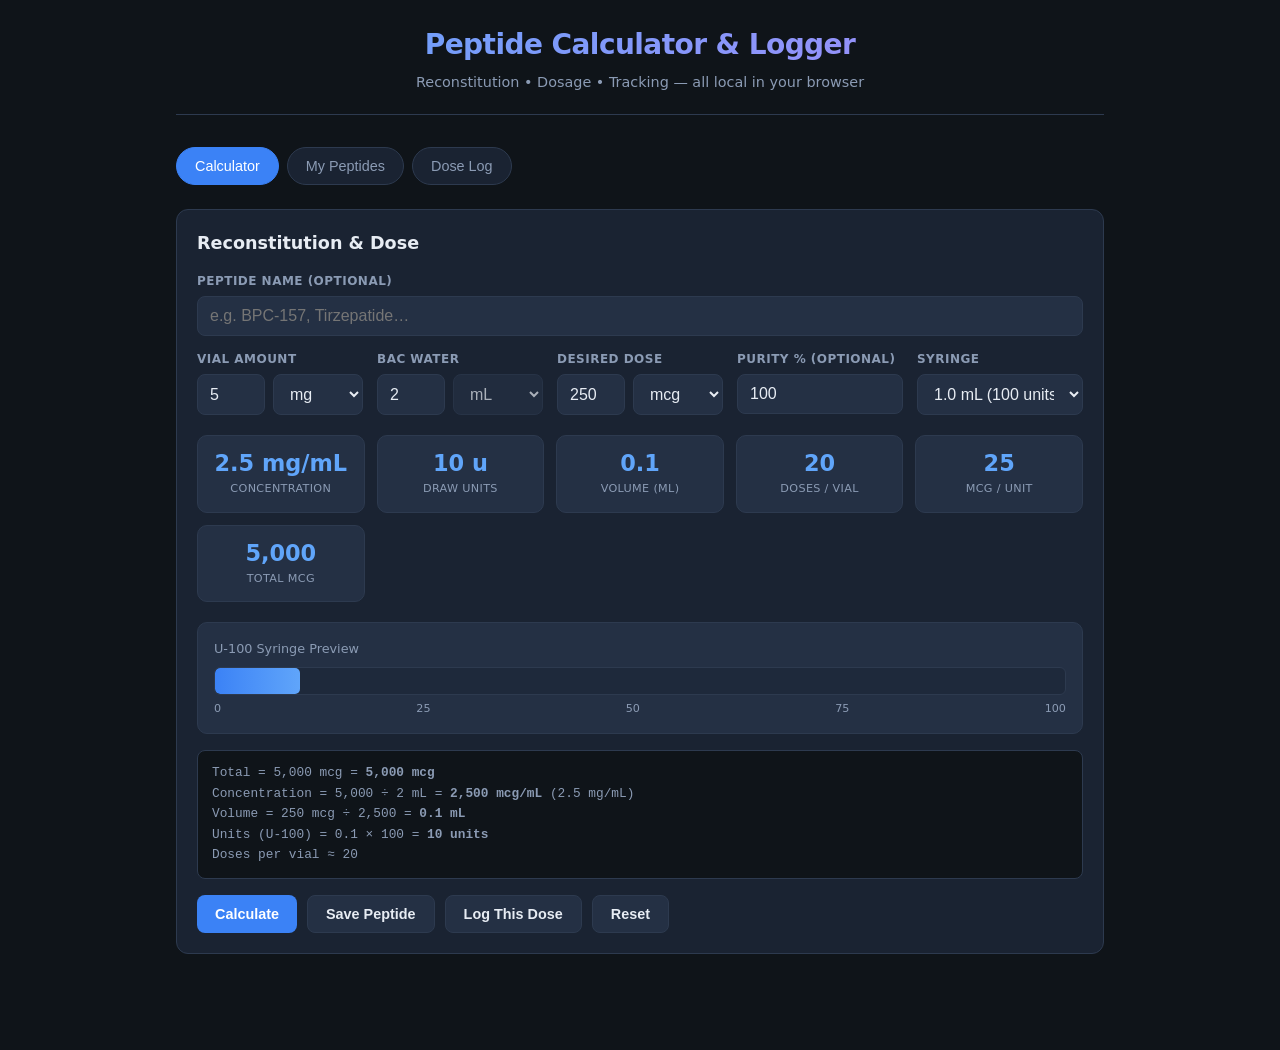
==== peptide_calculator.html @ 59e3f969 "Add files via upload" ====
<!DOCTYPE html>
<html lang="en">
<head>
  <meta charset="UTF-8">
  <meta name="viewport" content="width=device-width, initial-scale=1.0">
  <title>Peptide Calculator & Logger</title>
  <style>
    :root {
      --bg: #0f1419;
      --surface: #1a2332;
      --surface2: #243044;
      --border: #2d3a4f;
      --text: #e7ecf3;
      --text-muted: #8b9bb4;
      --accent: #3b82f6;
      --accent-hover: #2563eb;
      --success: #22c55e;
      --warning: #f59e0b;
      --danger: #ef4444;
      --radius: 12px;
      --font: 'Segoe UI', system-ui, -apple-system, sans-serif;
    }
    * { box-sizing: border-box; margin: 0; padding: 0; }
    body {
      font-family: var(--font);
      background: var(--bg);
      color: var(--text);
      min-height: 100vh;
      line-height: 1.5;
    }
    .container {
      max-width: 960px;
      margin: 0 auto;
      padding: 24px 16px 80px;
    }
    header {
      text-align: center;
      margin-bottom: 32px;
      padding-bottom: 20px;
      border-bottom: 1px solid var(--border);
    }
    header h1 {
      font-size: 1.75rem;
      font-weight: 700;
      letter-spacing: -0.02em;
      background: linear-gradient(135deg, #60a5fa, #a78bfa);
      -webkit-background-clip: text;
      -webkit-text-fill-color: transparent;
      background-clip: text;
    }
    header p {
      color: var(--text-muted);
      font-size: 0.9rem;
      margin-top: 6px;
    }
    .tabs {
      display: flex;
      gap: 8px;
      margin-bottom: 24px;
      flex-wrap: wrap;
    }
    .tab {
      padding: 10px 18px;
      background: var(--surface);
      border: 1px solid var(--border);
      border-radius: 999px;
      color: var(--text-muted);
      cursor: pointer;
      font-size: 0.9rem;
      font-weight: 500;
      transition: all 0.15s;
    }
    .tab:hover { border-color: var(--accent); color: var(--text); }
    .tab.active {
      background: var(--accent);
      border-color: var(--accent);
      color: white;
    }
    .panel { display: none; }
    .panel.active { display: block; }
    .card {
      background: var(--surface);
      border: 1px solid var(--border);
      border-radius: var(--radius);
      padding: 20px;
      margin-bottom: 16px;
    }
    .card h2 {
      font-size: 1.1rem;
      margin-bottom: 16px;
      font-weight: 600;
    }
    .grid {
      display: grid;
      grid-template-columns: repeat(auto-fit, minmax(140px, 1fr));
      gap: 14px;
    }
    .field {
      display: flex;
      flex-direction: column;
      gap: 6px;
    }
    .field label {
      font-size: 0.75rem;
      text-transform: uppercase;
      letter-spacing: 0.04em;
      color: var(--text-muted);
      font-weight: 600;
    }
    .field input, .field select, .field textarea {
      background: var(--surface2);
      border: 1px solid var(--border);
      border-radius: 8px;
      padding: 10px 12px;
      color: var(--text);
      font-size: 1rem;
      width: 100%;
      outline: none;
      transition: border-color 0.15s;
    }
    .field input:focus, .field select:focus, .field textarea:focus {
      border-color: var(--accent);
    }
    .unit-row {
      display: flex;
      gap: 8px;
    }
    .unit-row input { flex: 1; }
    .unit-row select { width: 90px; flex-shrink: 0; }
    .btn {
      display: inline-flex;
      align-items: center;
      justify-content: center;
      gap: 6px;
      padding: 10px 18px;
      border-radius: 8px;
      border: none;
      font-size: 0.9rem;
      font-weight: 600;
      cursor: pointer;
      transition: all 0.15s;
    }
    .btn-primary {
      background: var(--accent);
      color: white;
    }
    .btn-primary:hover { background: var(--accent-hover); }
    .btn-secondary {
      background: var(--surface2);
      color: var(--text);
      border: 1px solid var(--border);
    }
    .btn-secondary:hover { border-color: var(--accent); }
    .btn-danger {
      background: transparent;
      color: var(--danger);
      border: 1px solid var(--danger);
    }
    .btn-danger:hover { background: var(--danger); color: white; }
    .btn-sm { padding: 6px 12px; font-size: 0.8rem; }
    .results {
      display: grid;
      grid-template-columns: repeat(auto-fit, minmax(140px, 1fr));
      gap: 12px;
      margin-top: 20px;
    }
    .result-box {
      background: var(--surface2);
      border-radius: 10px;
      padding: 14px;
      text-align: center;
      border: 1px solid var(--border);
    }
    .result-box .value {
      font-size: 1.4rem;
      font-weight: 700;
      color: #60a5fa;
      line-height: 1.2;
    }
    .result-box .label {
      font-size: 0.7rem;
      color: var(--text-muted);
      text-transform: uppercase;
      letter-spacing: 0.03em;
      margin-top: 4px;
    }
    .syringe-visual {
      margin-top: 20px;
      background: var(--surface2);
      border-radius: 10px;
      padding: 16px;
      border: 1px solid var(--border);
    }
    .syringe-bar {
      height: 28px;
      background: #1e293b;
      border-radius: 6px;
      position: relative;
      overflow: hidden;
      border: 1px solid var(--border);
    }
    .syringe-fill {
      height: 100%;
      background: linear-gradient(90deg, #3b82f6, #60a5fa);
      border-radius: 5px;
      transition: width 0.3s ease;
      max-width: 100%;
    }
    .syringe-marks {
      display: flex;
      justify-content: space-between;
      margin-top: 6px;
      font-size: 0.7rem;
      color: var(--text-muted);
    }
    .actions {
      display: flex;
      gap: 10px;
      flex-wrap: wrap;
      margin-top: 16px;
    }
    table {
      width: 100%;
      border-collapse: collapse;
      font-size: 0.9rem;
    }
    th, td {
      padding: 10px 12px;
      text-align: left;
      border-bottom: 1px solid var(--border);
    }
    th {
      color: var(--text-muted);
      font-weight: 600;
      font-size: 0.75rem;
      text-transform: uppercase;
      letter-spacing: 0.03em;
    }
    tr:hover td { background: rgba(59, 130, 246, 0.05); }
    .empty {
      text-align: center;
      color: var(--text-muted);
      padding: 32px 16px;
      font-size: 0.95rem;
    }
    .peptide-list {
      display: flex;
      flex-direction: column;
      gap: 10px;
    }
    .peptide-item {
      display: flex;
      justify-content: space-between;
      align-items: center;
      background: var(--surface2);
      border: 1px solid var(--border);
      border-radius: 10px;
      padding: 14px 16px;
      gap: 12px;
      flex-wrap: wrap;
    }
    .peptide-item .info h3 {
      font-size: 1rem;
      font-weight: 600;
    }
    .peptide-item .info p {
      font-size: 0.8rem;
      color: var(--text-muted);
      margin-top: 2px;
    }
    .peptide-item .btns {
      display: flex;
      gap: 8px;
    }
    .toast {
      position: fixed;
      bottom: 24px;
      left: 50%;
      transform: translateX(-50%) translateY(100px);
      background: var(--surface2);
      border: 1px solid var(--accent);
      color: var(--text);
      padding: 12px 20px;
      border-radius: 10px;
      font-size: 0.9rem;
      opacity: 0;
      transition: all 0.3s;
      z-index: 100;
      pointer-events: none;
    }
    .toast.show {
      transform: translateX(-50%) translateY(0);
      opacity: 1;
    }
    .math-box {
      margin-top: 16px;
      background: var(--bg);
      border-radius: 8px;
      padding: 12px 14px;
      font-family: ui-monospace, monospace;
      font-size: 0.8rem;
      color: var(--text-muted);
      line-height: 1.6;
      border: 1px solid var(--border);
    }
    @media (max-width: 600px) {
      .grid { grid-template-columns: 1fr 1fr; }
      .results { grid-template-columns: 1fr 1fr; }
    }
  </style>
</head>
<body>
  <div class="container">
    <header>
      <h1>Peptide Calculator & Logger</h1>
      <p>Reconstitution • Dosage • Tracking — all local in your browser</p>
    </header>

    <div class="tabs">
      <button class="tab active" data-tab="calc">Calculator</button>
      <button class="tab" data-tab="peptides">My Peptides</button>
      <button class="tab" data-tab="log">Dose Log</button>
    </div>

    <!-- CALCULATOR PANEL -->
    <div id="calc" class="panel active">
      <div class="card">
        <h2>Reconstitution & Dose</h2>
        <div class="grid">
          <div class="field" style="grid-column: 1 / -1;">
            <label>Peptide Name (optional)</label>
            <input type="text" id="peptideName" placeholder="e.g. BPC-157, Tirzepatide…">
          </div>
          <div class="field">
            <label>Vial Amount</label>
            <div class="unit-row">
              <input type="number" id="vialAmount" value="5" min="0" step="any">
              <select id="vialUnit">
                <option value="mg">mg</option>
                <option value="mcg">mcg</option>
              </select>
            </div>
          </div>
          <div class="field">
            <label>BAC Water</label>
            <div class="unit-row">
              <input type="number" id="waterMl" value="2" min="0" step="any">
              <select disabled><option>mL</option></select>
            </div>
          </div>
          <div class="field">
            <label>Desired Dose</label>
            <div class="unit-row">
              <input type="number" id="doseAmount" value="250" min="0" step="any">
              <select id="doseUnit">
                <option value="mcg">mcg</option>
                <option value="mg">mg</option>
              </select>
            </div>
          </div>
          <div class="field">
            <label>Purity % (optional)</label>
            <input type="number" id="purity" value="100" min="1" max="100" step="0.1">
          </div>
          <div class="field">
            <label>Syringe</label>
            <select id="syringe">
              <option value="100">1.0 mL (100 units)</option>
              <option value="50">0.5 mL (50 units)</option>
              <option value="30">0.3 mL (30 units)</option>
            </select>
          </div>
        </div>

        <div class="results" id="results">
          <div class="result-box">
            <div class="value" id="resConc">—</div>
            <div class="label">Concentration</div>
          </div>
          <div class="result-box">
            <div class="value" id="resUnits">—</div>
            <div class="label">Draw Units</div>
          </div>
          <div class="result-box">
            <div class="value" id="resVol">—</div>
            <div class="label">Volume (mL)</div>
          </div>
          <div class="result-box">
            <div class="value" id="resDoses">—</div>
            <div class="label">Doses / Vial</div>
          </div>
          <div class="result-box">
            <div class="value" id="resPerUnit">—</div>
            <div class="label">mcg / Unit</div>
          </div>
          <div class="result-box">
            <div class="value" id="resTotal">—</div>
            <div class="label">Total mcg</div>
          </div>
        </div>

        <div class="syringe-visual">
          <div style="font-size:0.8rem;color:var(--text-muted);margin-bottom:8px;">U-100 Syringe Preview</div>
          <div class="syringe-bar">
            <div class="syringe-fill" id="syringeFill" style="width:0%"></div>
          </div>
          <div class="syringe-marks">
            <span>0</span><span>25</span><span>50</span><span>75</span><span>100</span>
          </div>
        </div>

        <div class="math-box" id="mathBox">Enter values to see the math.</div>

        <div class="actions">
          <button class="btn btn-primary" onclick="calculate()">Calculate</button>
          <button class="btn btn-secondary" onclick="saveCurrentPeptide()">Save Peptide</button>
          <button class="btn btn-secondary" onclick="logCurrentDose()">Log This Dose</button>
          <button class="btn btn-secondary" onclick="resetCalc()">Reset</button>
        </div>
      </div>
    </div>

    <!-- MY PEPTIDES PANEL -->
    <div id="peptides" class="panel">
      <div class="card">
        <h2>Saved Peptides</h2>
        <div id="peptideList" class="peptide-list">
          <div class="empty">No saved peptides yet. Calculate one and hit “Save Peptide”.</div>
        </div>
      </div>
    </div>

    <!-- DOSE LOG PANEL -->
    <div id="log" class="panel">
      <div class="card">
        <h2>Log a Dose</h2>
        <div class="grid">
          <div class="field">
            <label>Peptide</label>
            <select id="logPeptideSelect">
              <option value="">— Custom / Manual —</option>
            </select>
          </div>
          <div class="field">
            <label>Name (if custom)</label>
            <input type="text" id="logName" placeholder="Peptide name">
          </div>
          <div class="field">
            <label>Dose</label>
            <div class="unit-row">
              <input type="number" id="logDose" value="250" min="0" step="any">
              <select id="logDoseUnit">
                <option value="mcg">mcg</option>
                <option value="mg">mg</option>
              </select>
            </div>
          </div>
          <div class="field">
            <label>Units Drawn</label>
            <input type="number" id="logUnits" min="0" step="any" placeholder="optional">
          </div>
          <div class="field">
            <label>Date & Time</label>
            <input type="datetime-local" id="logDate">
          </div>
          <div class="field" style="grid-column: 1 / -1;">
            <label>Notes</label>
            <textarea id="logNotes" rows="2" placeholder="Optional notes…"></textarea>
          </div>
        </div>
        <div class="actions">
          <button class="btn btn-primary" onclick="addLogEntry()">Add to Log</button>
        </div>
      </div>

      <div class="card">
        <div style="display:flex;justify-content:space-between;align-items:center;margin-bottom:16px;flex-wrap:wrap;gap:10px;">
          <h2 style="margin:0;">History</h2>
          <div style="display:flex;gap:8px;">
            <button class="btn btn-secondary btn-sm" onclick="exportLog()">Export CSV</button>
            <button class="btn btn-danger btn-sm" onclick="clearLog()">Clear Log</button>
          </div>
        </div>
        <div style="overflow-x:auto;">
          <table>
            <thead>
              <tr>
                <th>Date</th>
                <th>Peptide</th>
                <th>Dose</th>
                <th>Units</th>
                <th>Notes</th>
                <th></th>
              </tr>
            </thead>
            <tbody id="logTableBody">
              <tr><td colspan="6" class="empty">No doses logged yet.</td></tr>
            </tbody>
          </table>
        </div>
      </div>
    </div>
  </div>

  <div class="toast" id="toast"></div>

  <script>
    // ========== State ==========
    let peptides = JSON.parse(localStorage.getItem('peptide_calc_peptides') || '[]');
    let logEntries = JSON.parse(localStorage.getItem('peptide_calc_log') || '[]');

    // ========== Tabs ==========
    document.querySelectorAll('.tab').forEach(tab => {
      tab.addEventListener('click', () => {
        document.querySelectorAll('.tab').forEach(t => t.classList.remove('active'));
        document.querySelectorAll('.panel').forEach(p => p.classList.remove('active'));
        tab.classList.add('active');
        document.getElementById(tab.dataset.tab).classList.add('active');
        if (tab.dataset.tab === 'peptides') renderPeptides();
        if (tab.dataset.tab === 'log') {
          renderLogSelect();
          renderLog();
        }
      });
    });

    // ========== Helpers ==========
    function toMcg(amount, unit) {
      return unit === 'mg' ? amount * 1000 : amount;
    }
    function showToast(msg) {
      const t = document.getElementById('toast');
      t.textContent = msg;
      t.classList.add('show');
      setTimeout(() => t.classList.remove('show'), 2200);
    }
    function saveState() {
      localStorage.setItem('peptide_calc_peptides', JSON.stringify(peptides));
      localStorage.setItem('peptide_calc_log', JSON.stringify(logEntries));
    }
    function fmt(n, d = 2) {
      if (n == null || isNaN(n)) return '—';
      return Number(n).toLocaleString(undefined, { maximumFractionDigits: d });
    }

    // ========== Calculate ==========
    function calculate() {
      const vialAmt = parseFloat(document.getElementById('vialAmount').value) || 0;
      const vialUnit = document.getElementById('vialUnit').value;
      const water = parseFloat(document.getElementById('waterMl').value) || 0;
      const doseAmt = parseFloat(document.getElementById('doseAmount').value) || 0;
      const doseUnit = document.getElementById('doseUnit').value;
      const purity = parseFloat(document.getElementById('purity').value) || 100;
      const syringeMax = parseInt(document.getElementById('syringe').value) || 100;

      if (vialAmt <= 0 || water <= 0 || doseAmt <= 0) {
        document.getElementById('resConc').textContent = '—';
        document.getElementById('resUnits').textContent = '—';
        document.getElementById('resVol').textContent = '—';
        document.getElementById('resDoses').textContent = '—';
        document.getElementById('resPerUnit').textContent = '—';
        document.getElementById('resTotal').textContent = '—';
        document.getElementById('syringeFill').style.width = '0%';
        document.getElementById('mathBox').textContent = 'Enter positive values for vial, water, and dose.';
        return;
      }

      const totalMcg = toMcg(vialAmt, vialUnit) * (purity / 100);
      const doseMcg = toMcg(doseAmt, doseUnit);
      const concMcgMl = totalMcg / water;
      const concMgMl = concMcgMl / 1000;
      const volMl = doseMcg / concMcgMl;
      const units = volMl * 100;
      const doses = Math.floor(totalMcg / doseMcg);
      const mcgPerUnit = concMcgMl / 100;

      document.getElementById('resConc').textContent = fmt(concMgMl, 3) + ' mg/mL';
      document.getElementById('resUnits').textContent = fmt(units, 1) + ' u';
      document.getElementById('resVol').textContent = fmt(volMl, 4);
      document.getElementById('resDoses').textContent = doses;
      document.getElementById('resPerUnit').textContent = fmt(mcgPerUnit, 2);
      document.getElementById('resTotal').textContent = fmt(totalMcg, 0);

      // Syringe fill (capped at 100%)
      const fillPct = Math.min((units / 100) * 100, 100);
      document.getElementById('syringeFill').style.width = fillPct + '%';

      // Math explanation
      const purityNote = purity !== 100 ? ` × ${purity}% purity` : '';
      document.getElementById('mathBox').innerHTML =
        `Total = ${fmt(toMcg(vialAmt, vialUnit),0)} mcg${purityNote} = <b>${fmt(totalMcg,0)} mcg</b><br>` +
        `Concentration = ${fmt(totalMcg,0)} ÷ ${water} mL = <b>${fmt(concMcgMl,1)} mcg/mL</b> (${fmt(concMgMl,3)} mg/mL)<br>` +
        `Volume = ${fmt(doseMcg,0)} mcg ÷ ${fmt(concMcgMl,1)} = <b>${fmt(volMl,4)} mL</b><br>` +
        `Units (U-100) = ${fmt(volMl,4)} × 100 = <b>${fmt(units,1)} units</b><br>` +
        `Doses per vial ≈ ${doses}` +
        (units > syringeMax ? `<br><span style="color:var(--warning)">⚠ Exceeds ${syringeMax}-unit syringe capacity</span>` : '') +
        (units < 2 ? `<br><span style="color:var(--warning)">⚠ Very small draw — consider more water for easier measurement</span>` : '');
    }

    // Live calc on input
    ['vialAmount','vialUnit','waterMl','doseAmount','doseUnit','purity','syringe'].forEach(id => {
      document.getElementById(id).addEventListener('input', calculate);
      document.getElementById(id).addEventListener('change', calculate);
    });

    function resetCalc() {
      document.getElementById('peptideName').value = '';
      document.getElementById('vialAmount').value = 5;
      document.getElementById('vialUnit').value = 'mg';
      document.getElementById('waterMl').value = 2;
      document.getElementById('doseAmount').value = 250;
      document.getElementById('doseUnit').value = 'mcg';
      document.getElementById('purity').value = 100;
      document.getElementById('syringe').value = 100;
      calculate();
    }

    // ========== Save Peptide ==========
    function saveCurrentPeptide() {
      const name = document.getElementById('peptideName').value.trim() || 'Unnamed Peptide';
      const entry = {
        id: Date.now(),
        name,
        vialAmount: parseFloat(document.getElementById('vialAmount').value),
        vialUnit: document.getElementById('vialUnit').value,
        waterMl: parseFloat(document.getElementById('waterMl').value),
        doseAmount: parseFloat(document.getElementById('doseAmount').value),
        doseUnit: document.getElementById('doseUnit').value,
        purity: parseFloat(document.getElementById('purity').value) || 100,
        syringe: document.getElementById('syringe').value
      };
      peptides.push(entry);
      saveState();
      showToast(`Saved “${name}”`);
      renderPeptides();
    }

    function loadPeptide(id) {
      const p = peptides.find(x => x.id === id);
      if (!p) return;
      document.getElementById('peptideName').value = p.name;
      document.getElementById('vialAmount').value = p.vialAmount;
      document.getElementById('vialUnit').value = p.vialUnit;
      document.getElementById('waterMl').value = p.waterMl;
      document.getElementById('doseAmount').value = p.doseAmount;
      document.getElementById('doseUnit').value = p.doseUnit;
      document.getElementById('purity').value = p.purity;
      document.getElementById('syringe').value = p.syringe;
      calculate();
      // switch to calc tab
      document.querySelector('[data-tab="calc"]').click();
      showToast(`Loaded “${p.name}”`);
    }

    function deletePeptide(id) {
      peptides = peptides.filter(x => x.id !== id);
      saveState();
      renderPeptides();
      showToast('Peptide deleted');
    }

    function renderPeptides() {
      const el = document.getElementById('peptideList');
      if (!peptides.length) {
        el.innerHTML = '<div class="empty">No saved peptides yet. Calculate one and hit “Save Peptide”.</div>';
        return;
      }
      el.innerHTML = peptides.map(p => `
        <div class="peptide-item">
          <div class="info">
            <h3>${escapeHtml(p.name)}</h3>
            <p>${p.vialAmount} ${p.vialUnit} + ${p.waterMl} mL → dose ${p.doseAmount} ${p.doseUnit}${p.purity !== 100 ? ` · ${p.purity}%` : ''}</p>
          </div>
          <div class="btns">
            <button class="btn btn-primary btn-sm" onclick="loadPeptide(${p.id})">Load</button>
            <button class="btn btn-danger btn-sm" onclick="deletePeptide(${p.id})">Delete</button>
          </div>
        </div>
      `).join('');
    }

    // ========== Log ==========
    function renderLogSelect() {
      const sel = document.getElementById('logPeptideSelect');
      const current = sel.value;
      sel.innerHTML = '<option value="">— Custom / Manual —</option>' +
        peptides.map(p => `<option value="${p.id}">${escapeHtml(p.name)}</option>`).join('');
      sel.value = current;
    }

    document.getElementById('logPeptideSelect').addEventListener('change', function() {
      const id = this.value;
      if (!id) return;
      const p = peptides.find(x => x.id == id);
      if (p) {
        document.getElementById('logName').value = p.name;
        document.getElementById('logDose').value = p.doseAmount;
        document.getElementById('logDoseUnit').value = p.doseUnit;
        // prefill units from current calc if matching
        calculate();
        const unitsText = document.getElementById('resUnits').textContent;
        const match = unitsText.match(/([\d.]+)/);
        if (match) document.getElementById('logUnits').value = match[1];
      }
    });

    function addLogEntry() {
      const name = document.getElementById('logName').value.trim() || 'Unknown';
      const doseAmt = parseFloat(document.getElementById('logDose').value) || 0;
      const doseUnit = document.getElementById('logDoseUnit').value;
      const units = document.getElementById('logUnits').value;
      const dateVal = document.getElementById('logDate').value;
      const notes = document.getElementById('logNotes').value.trim();

      if (!doseAmt) {
        showToast('Enter a dose amount');
        return;
      }

      const entry = {
        id: Date.now(),
        name,
        dose: doseAmt,
        doseUnit,
        units: units ? parseFloat(units) : null,
        date: dateVal ? new Date(dateVal).toISOString() : new Date().toISOString(),
        notes
      };
      logEntries.unshift(entry);
      saveState();
      renderLog();
      document.getElementById('logNotes').value = '';
      showToast('Dose logged');
    }

    function deleteLogEntry(id) {
      logEntries = logEntries.filter(x => x.id !== id);
      saveState();
      renderLog();
      showToast('Entry removed');
    }

    function renderLog() {
      const tbody = document.getElementById('logTableBody');
      if (!logEntries.length) {
        tbody.innerHTML = '<tr><td colspan="6" class="empty">No doses logged yet.</td></tr>';
        return;
      }
      tbody.innerHTML = logEntries.map(e => {
        const d = new Date(e.date);
        const dateStr = d.toLocaleString(undefined, { dateStyle: 'medium', timeStyle: 'short' });
        return `<tr>
          <td>${dateStr}</td>
          <td>${escapeHtml(e.name)}</td>
          <td>${fmt(e.dose, 2)} ${e.doseUnit}</td>
          <td>${e.units != null ? fmt(e.units, 1) : '—'}</td>
          <td>${escapeHtml(e.notes || '')}</td>
          <td><button class="btn btn-danger btn-sm" onclick="deleteLogEntry(${e.id})">×</button></td>
        </tr>`;
      }).join('');
    }

    function clearLog() {
      if (!confirm('Clear entire dose log? This cannot be undone.')) return;
      logEntries = [];
      saveState();
      renderLog();
      showToast('Log cleared');
    }

    function exportLog() {
      if (!logEntries.length) {
        showToast('Nothing to export');
        return;
      }
      const header = 'Date,Peptide,Dose,Unit,Units Drawn,Notes\n';
      const rows = logEntries.map(e => {
        const d = new Date(e.date).toISOString();
        return `"${d}","${e.name.replace(/"/g,'""')}",${e.dose},${e.doseUnit},${e.units ?? ''},"${(e.notes||'').replace(/"/g,'""')}"`;
      }).join('\n');
      const blob = new Blob([header + rows], { type: 'text/csv' });
      const url = URL.createObjectURL(blob);
      const a = document.createElement('a');
      a.href = url;
      a.download = `peptide_log_${new Date().toISOString().slice(0,10)}.csv`;
      a.click();
      URL.revokeObjectURL(url);
      showToast('CSV downloaded');
    }

    function logCurrentDose() {
      const name = document.getElementById('peptideName').value.trim() || 'Unnamed';
      const doseAmt = parseFloat(document.getElementById('doseAmount').value) || 0;
      const doseUnit = document.getElementById('doseUnit').value;
      const unitsText = document.getElementById('resUnits').textContent;
      const match = unitsText.match(/([\d.]+)/);
      const units = match ? parseFloat(match[1]) : null;

      // switch to log and prefill
      document.querySelector('[data-tab="log"]').click();
      document.getElementById('logName').value = name;
      document.getElementById('logDose').value = doseAmt;
      document.getElementById('logDoseUnit').value = doseUnit;
      if (units != null) document.getElementById('logUnits').value = units;
      document.getElementById('logDate').value = new Date().toISOString().slice(0,16);
      showToast('Prefills ready — hit Add to Log');
    }

    function escapeHtml(str) {
      return String(str).replace(/&/g,'&amp;').replace(/</g,'&lt;').replace(/>/g,'&gt;').replace(/"/g,'&quot;');
    }

    // Init
    document.getElementById('logDate').value = new Date().toISOString().slice(0,16);
    calculate();
    renderPeptides();
  </script>
</body>
</html>
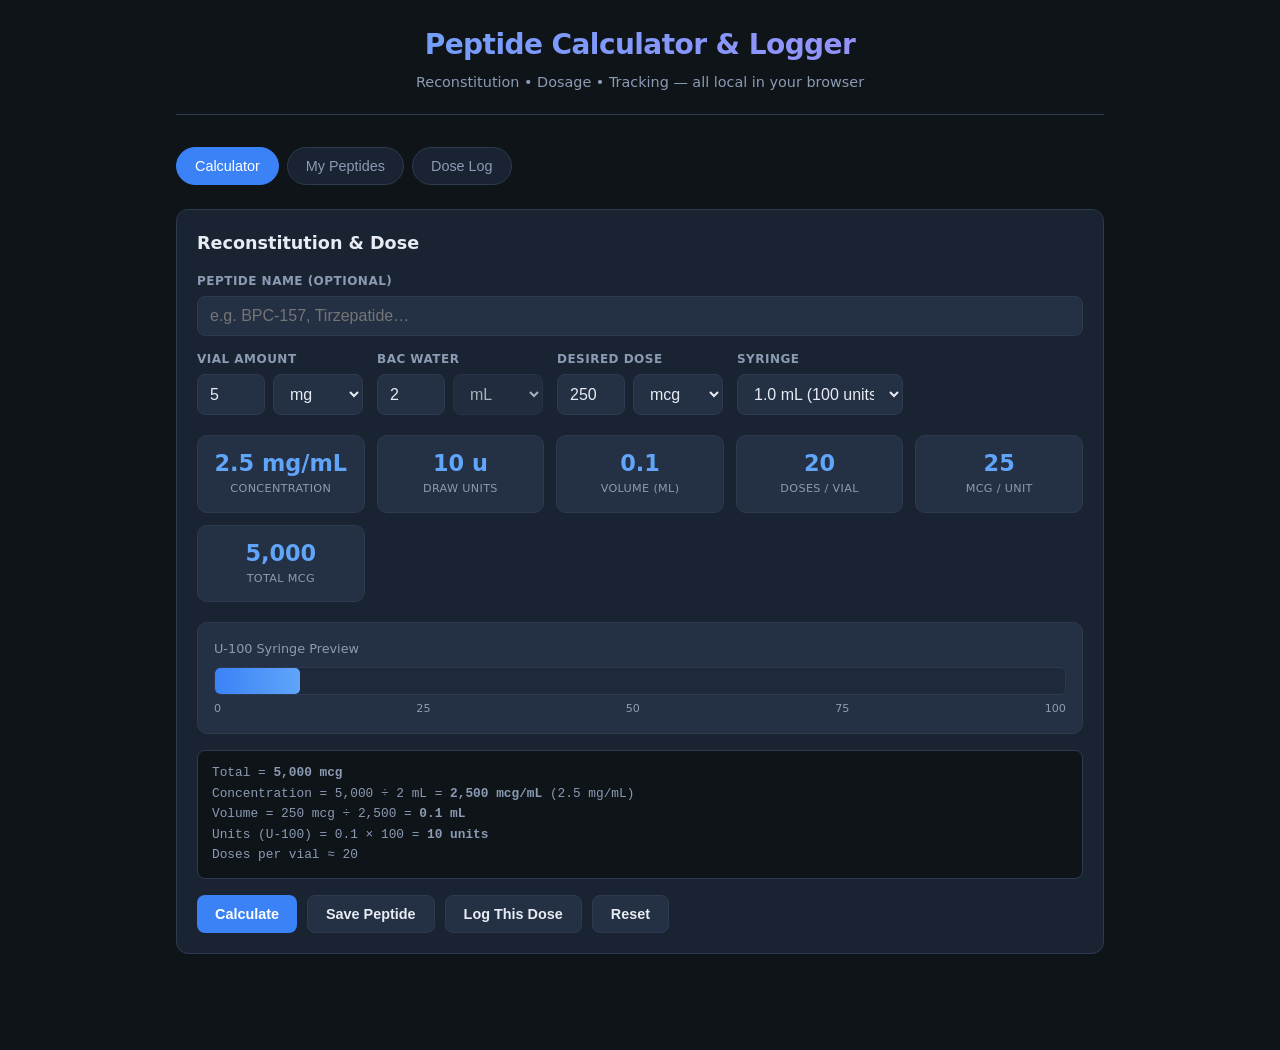
==== commit df7a5c58: "Add files via upload" ====
--- a/peptide_calculator.html
+++ b/peptide_calculator.html
@@ -2,8 +2,18 @@
 <html lang="en">
 <head>
   <meta charset="UTF-8">
-  <meta name="viewport" content="width=device-width, initial-scale=1.0">
+  <meta name="viewport" content="width=device-width, initial-scale=1.0, viewport-fit=cover, maximum-scale=1">
   <title>Peptide Calculator & Logger</title>
+
+  <meta name="apple-mobile-web-app-capable" content="yes">
+  <meta name="apple-mobile-web-app-status-bar-style" content="black-translucent">
+  <meta name="apple-mobile-web-app-title" content="Peptide Calc">
+  <meta name="mobile-web-app-capable" content="yes">
+  <meta name="theme-color" content="#0f1419">
+  <meta name="description" content="Peptide reconstitution, dosage calculator and dose logger">
+
+  <link rel="apple-touch-icon" href="data:image/svg+xml,<svg xmlns='http://www.w3.org/2000/svg' viewBox='0 0 100 100'><rect width='100' height='100' rx='22' fill='%233b82f6'/><text y='68' x='50' text-anchor='middle' font-size='52' fill='white' font-family='system-ui'>P</text></svg>">
+
   <style>
     :root {
       --bg: #0f1419;
@@ -26,7 +36,12 @@
       background: var(--bg);
       color: var(--text);
       min-height: 100vh;
+      min-height: 100dvh;
       line-height: 1.5;
+      padding-top: env(safe-area-inset-top);
+      padding-bottom: env(safe-area-inset-bottom);
+      padding-left: env(safe-area-inset-left);
+      padding-right: env(safe-area-inset-right);
     }
     .container {
       max-width: 960px;
@@ -303,6 +318,11 @@
       line-height: 1.6;
       border: 1px solid var(--border);
     }
+    .hint {
+      font-size: 0.75rem;
+      color: var(--text-muted);
+      margin-top: 4px;
+    }
     @media (max-width: 600px) {
       .grid { grid-template-columns: 1fr 1fr; }
       .results { grid-template-columns: 1fr 1fr; }
@@ -322,7 +342,6 @@
       <button class="tab" data-tab="log">Dose Log</button>
     </div>
 
-    <!-- CALCULATOR PANEL -->
     <div id="calc" class="panel active">
       <div class="card">
         <h2>Reconstitution & Dose</h2>
@@ -359,10 +378,6 @@
             </div>
           </div>
           <div class="field">
-            <label>Purity % (optional)</label>
-            <input type="number" id="purity" value="100" min="1" max="100" step="0.1">
-          </div>
-          <div class="field">
             <label>Syringe</label>
             <select id="syringe">
               <option value="100">1.0 mL (100 units)</option>
@@ -420,7 +435,6 @@
       </div>
     </div>
 
-    <!-- MY PEPTIDES PANEL -->
     <div id="peptides" class="panel">
       <div class="card">
         <h2>Saved Peptides</h2>
@@ -430,7 +444,6 @@
       </div>
     </div>
 
-    <!-- DOSE LOG PANEL -->
     <div id="log" class="panel">
       <div class="card">
         <h2>Log a Dose</h2>
@@ -454,6 +467,7 @@
                 <option value="mg">mg</option>
               </select>
             </div>
+            <div class="hint" id="logSyncHint">Dose and units stay in proportion once a ratio is set.</div>
           </div>
           <div class="field">
             <label>Units Drawn</label>
@@ -476,9 +490,11 @@
       <div class="card">
         <div style="display:flex;justify-content:space-between;align-items:center;margin-bottom:16px;flex-wrap:wrap;gap:10px;">
           <h2 style="margin:0;">History</h2>
-          <div style="display:flex;gap:8px;">
+          <div style="display:flex;gap:8px;flex-wrap:wrap;">
+            <button class="btn btn-secondary btn-sm" onclick="document.getElementById('importFile').click()">Import CSV</button>
             <button class="btn btn-secondary btn-sm" onclick="exportLog()">Export CSV</button>
             <button class="btn btn-danger btn-sm" onclick="clearLog()">Clear Log</button>
+            <input type="file" id="importFile" accept=".csv,text/csv,text/plain" style="display:none">
           </div>
         </div>
         <div style="overflow-x:auto;">
@@ -505,11 +521,12 @@
   <div class="toast" id="toast"></div>
 
   <script>
-    // ========== State ==========
     let peptides = JSON.parse(localStorage.getItem('peptide_calc_peptides') || '[]');
     let logEntries = JSON.parse(localStorage.getItem('peptide_calc_log') || '[]');
-
-    // ========== Tabs ==========
+    // mcg delivered per 1 U-100 syringe unit — used to keep dose ↔ units in proportion
+    let logMcgPerUnit = null;
+    let syncingLog = false;
+
     document.querySelectorAll('.tab').forEach(tab => {
       tab.addEventListener('click', () => {
         document.querySelectorAll('.tab').forEach(t => t.classList.remove('active'));
@@ -524,9 +541,11 @@
       });
     });
 
-    // ========== Helpers ==========
     function toMcg(amount, unit) {
       return unit === 'mg' ? amount * 1000 : amount;
+    }
+    function fromMcg(mcg, unit) {
+      return unit === 'mg' ? mcg / 1000 : mcg;
     }
     function showToast(msg) {
       const t = document.getElementById('toast');
@@ -542,15 +561,33 @@
       if (n == null || isNaN(n)) return '—';
       return Number(n).toLocaleString(undefined, { maximumFractionDigits: d });
     }
-
-    // ========== Calculate ==========
+    function niceNum(n, maxDec = 4) {
+      if (n == null || isNaN(n)) return '';
+      const rounded = Math.round(n * Math.pow(10, maxDec)) / Math.pow(10, maxDec);
+      return String(rounded);
+    }
+    function mcgPerUnitFromMix(vialAmount, vialUnit, waterMl) {
+      const water = parseFloat(waterMl);
+      const total = toMcg(parseFloat(vialAmount) || 0, vialUnit);
+      if (!(water > 0) || !(total > 0)) return null;
+      return (total / water) / 100;
+    }
+    function updateSyncHint() {
+      const hint = document.getElementById('logSyncHint');
+      if (!hint) return;
+      if (logMcgPerUnit) {
+        hint.textContent = 'Linked: ' + fmt(logMcgPerUnit, 2) + ' mcg per unit. Change one and the other follows.';
+      } else {
+        hint.textContent = 'Select a saved peptide, log from the calculator, or fill both fields once to lock the ratio.';
+      }
+    }
+
     function calculate() {
       const vialAmt = parseFloat(document.getElementById('vialAmount').value) || 0;
       const vialUnit = document.getElementById('vialUnit').value;
       const water = parseFloat(document.getElementById('waterMl').value) || 0;
       const doseAmt = parseFloat(document.getElementById('doseAmount').value) || 0;
       const doseUnit = document.getElementById('doseUnit').value;
-      const purity = parseFloat(document.getElementById('purity').value) || 100;
       const syringeMax = parseInt(document.getElementById('syringe').value) || 100;
 
       if (vialAmt <= 0 || water <= 0 || doseAmt <= 0) {
@@ -565,7 +602,7 @@
         return;
       }
 
-      const totalMcg = toMcg(vialAmt, vialUnit) * (purity / 100);
+      const totalMcg = toMcg(vialAmt, vialUnit);
       const doseMcg = toMcg(doseAmt, doseUnit);
       const concMcgMl = totalMcg / water;
       const concMgMl = concMcgMl / 1000;
@@ -581,14 +618,11 @@
       document.getElementById('resPerUnit').textContent = fmt(mcgPerUnit, 2);
       document.getElementById('resTotal').textContent = fmt(totalMcg, 0);
 
-      // Syringe fill (capped at 100%)
       const fillPct = Math.min((units / 100) * 100, 100);
       document.getElementById('syringeFill').style.width = fillPct + '%';
 
-      // Math explanation
-      const purityNote = purity !== 100 ? ` × ${purity}% purity` : '';
       document.getElementById('mathBox').innerHTML =
-        `Total = ${fmt(toMcg(vialAmt, vialUnit),0)} mcg${purityNote} = <b>${fmt(totalMcg,0)} mcg</b><br>` +
+        `Total = <b>${fmt(totalMcg,0)} mcg</b><br>` +
         `Concentration = ${fmt(totalMcg,0)} ÷ ${water} mL = <b>${fmt(concMcgMl,1)} mcg/mL</b> (${fmt(concMgMl,3)} mg/mL)<br>` +
         `Volume = ${fmt(doseMcg,0)} mcg ÷ ${fmt(concMcgMl,1)} = <b>${fmt(volMl,4)} mL</b><br>` +
         `Units (U-100) = ${fmt(volMl,4)} × 100 = <b>${fmt(units,1)} units</b><br>` +
@@ -597,8 +631,7 @@
         (units < 2 ? `<br><span style="color:var(--warning)">⚠ Very small draw — consider more water for easier measurement</span>` : '');
     }
 
-    // Live calc on input
-    ['vialAmount','vialUnit','waterMl','doseAmount','doseUnit','purity','syringe'].forEach(id => {
+    ['vialAmount','vialUnit','waterMl','doseAmount','doseUnit','syringe'].forEach(id => {
       document.getElementById(id).addEventListener('input', calculate);
       document.getElementById(id).addEventListener('change', calculate);
     });
@@ -610,12 +643,10 @@
       document.getElementById('waterMl').value = 2;
       document.getElementById('doseAmount').value = 250;
       document.getElementById('doseUnit').value = 'mcg';
-      document.getElementById('purity').value = 100;
       document.getElementById('syringe').value = 100;
       calculate();
     }
 
-    // ========== Save Peptide ==========
     function saveCurrentPeptide() {
       const name = document.getElementById('peptideName').value.trim() || 'Unnamed Peptide';
       const entry = {
@@ -626,7 +657,6 @@
         waterMl: parseFloat(document.getElementById('waterMl').value),
         doseAmount: parseFloat(document.getElementById('doseAmount').value),
         doseUnit: document.getElementById('doseUnit').value,
-        purity: parseFloat(document.getElementById('purity').value) || 100,
         syringe: document.getElementById('syringe').value
       };
       peptides.push(entry);
@@ -644,10 +674,8 @@
       document.getElementById('waterMl').value = p.waterMl;
       document.getElementById('doseAmount').value = p.doseAmount;
       document.getElementById('doseUnit').value = p.doseUnit;
-      document.getElementById('purity').value = p.purity;
-      document.getElementById('syringe').value = p.syringe;
+      document.getElementById('syringe').value = p.syringe || 100;
       calculate();
-      // switch to calc tab
       document.querySelector('[data-tab="calc"]').click();
       showToast(`Loaded “${p.name}”`);
     }
@@ -669,7 +697,7 @@
         <div class="peptide-item">
           <div class="info">
             <h3>${escapeHtml(p.name)}</h3>
-            <p>${p.vialAmount} ${p.vialUnit} + ${p.waterMl} mL → dose ${p.doseAmount} ${p.doseUnit}${p.purity !== 100 ? ` · ${p.purity}%` : ''}</p>
+            <p>${p.vialAmount} ${p.vialUnit} + ${p.waterMl} mL → dose ${p.doseAmount} ${p.doseUnit}</p>
           </div>
           <div class="btns">
             <button class="btn btn-primary btn-sm" onclick="loadPeptide(${p.id})">Load</button>
@@ -679,7 +707,6 @@
       `).join('');
     }
 
-    // ========== Log ==========
     function renderLogSelect() {
       const sel = document.getElementById('logPeptideSelect');
       const current = sel.value;
@@ -688,19 +715,76 @@
       sel.value = current;
     }
 
+    function getLogDoseMcg() {
+      return toMcg(parseFloat(document.getElementById('logDose').value) || 0, document.getElementById('logDoseUnit').value);
+    }
+
+    function setLogDoseFromMcg(mcg) {
+      const unit = document.getElementById('logDoseUnit').value;
+      document.getElementById('logDose').value = niceNum(fromMcg(mcg, unit), unit === 'mg' ? 4 : 2);
+    }
+
+    function lockRatioFromCurrentPair() {
+      const mcg = getLogDoseMcg();
+      const units = parseFloat(document.getElementById('logUnits').value);
+      if (mcg > 0 && units > 0) {
+        logMcgPerUnit = mcg / units;
+        updateSyncHint();
+        return true;
+      }
+      return false;
+    }
+
+    function applyPeptideRatio(p) {
+      const ratio = mcgPerUnitFromMix(p.vialAmount, p.vialUnit, p.waterMl);
+      if (ratio) logMcgPerUnit = ratio;
+      updateSyncHint();
+    }
+
     document.getElementById('logPeptideSelect').addEventListener('change', function() {
       const id = this.value;
       if (!id) return;
       const p = peptides.find(x => x.id == id);
-      if (p) {
-        document.getElementById('logName').value = p.name;
-        document.getElementById('logDose').value = p.doseAmount;
-        document.getElementById('logDoseUnit').value = p.doseUnit;
-        // prefill units from current calc if matching
-        calculate();
-        const unitsText = document.getElementById('resUnits').textContent;
-        const match = unitsText.match(/([\d.]+)/);
-        if (match) document.getElementById('logUnits').value = match[1];
+      if (!p) return;
+      syncingLog = true;
+      document.getElementById('logName').value = p.name;
+      document.getElementById('logDose').value = p.doseAmount;
+      document.getElementById('logDoseUnit').value = p.doseUnit;
+      applyPeptideRatio(p);
+      const doseMcg = toMcg(parseFloat(p.doseAmount) || 0, p.doseUnit);
+      if (logMcgPerUnit && doseMcg > 0) {
+        document.getElementById('logUnits').value = niceNum(doseMcg / logMcgPerUnit, 2);
+      }
+      syncingLog = false;
+    });
+
+    document.getElementById('logDose').addEventListener('input', () => {
+      if (syncingLog) return;
+      if (!logMcgPerUnit && !lockRatioFromCurrentPair()) return;
+      const mcg = getLogDoseMcg();
+      if (!(mcg > 0) || !logMcgPerUnit) return;
+      syncingLog = true;
+      document.getElementById('logUnits').value = niceNum(mcg / logMcgPerUnit, 2);
+      syncingLog = false;
+    });
+
+    document.getElementById('logUnits').addEventListener('input', () => {
+      if (syncingLog) return;
+      if (!logMcgPerUnit && !lockRatioFromCurrentPair()) return;
+      const units = parseFloat(document.getElementById('logUnits').value);
+      if (!(units > 0) || !logMcgPerUnit) return;
+      syncingLog = true;
+      setLogDoseFromMcg(units * logMcgPerUnit);
+      syncingLog = false;
+    });
+
+    document.getElementById('logDoseUnit').addEventListener('change', () => {
+      if (!logMcgPerUnit) return;
+      const units = parseFloat(document.getElementById('logUnits').value);
+      if (units > 0) {
+        syncingLog = true;
+        setLogDoseFromMcg(units * logMcgPerUnit);
+        syncingLog = false;
       }
     });
 
@@ -718,7 +802,7 @@
       }
 
       const entry = {
-        id: Date.now(),
+        id: Date.now() + Math.random(),
         name,
         dose: doseAmt,
         doseUnit,
@@ -748,12 +832,12 @@
       }
       tbody.innerHTML = logEntries.map(e => {
         const d = new Date(e.date);
-        const dateStr = d.toLocaleString(undefined, { dateStyle: 'medium', timeStyle: 'short' });
+        const dateStr = isNaN(d) ? String(e.date) : d.toLocaleString(undefined, { dateStyle: 'medium', timeStyle: 'short' });
         return `<tr>
           <td>${dateStr}</td>
           <td>${escapeHtml(e.name)}</td>
           <td>${fmt(e.dose, 2)} ${e.doseUnit}</td>
-          <td>${e.units != null ? fmt(e.units, 1) : '—'}</td>
+          <td>${e.units != null && e.units !== '' ? fmt(e.units, 1) : '—'}</td>
           <td>${escapeHtml(e.notes || '')}</td>
           <td><button class="btn btn-danger btn-sm" onclick="deleteLogEntry(${e.id})">×</button></td>
         </tr>`;
@@ -775,8 +859,8 @@
       }
       const header = 'Date,Peptide,Dose,Unit,Units Drawn,Notes\n';
       const rows = logEntries.map(e => {
-        const d = new Date(e.date).toISOString();
-        return `"${d}","${e.name.replace(/"/g,'""')}",${e.dose},${e.doseUnit},${e.units ?? ''},"${(e.notes||'').replace(/"/g,'""')}"`;
+        const d = e.date ? new Date(e.date).toISOString() : '';
+        return `"${d}","${String(e.name || '').replace(/"/g,'""')}",${e.dose},${e.doseUnit},${e.units ?? ''},"${String(e.notes || '').replace(/"/g,'""')}"`;
       }).join('\n');
       const blob = new Blob([header + rows], { type: 'text/csv' });
       const url = URL.createObjectURL(blob);
@@ -788,6 +872,119 @@
       showToast('CSV downloaded');
     }
 
+    function parseCsv(text) {
+      const rows = [];
+      let row = [];
+      let cell = '';
+      let inQuotes = false;
+      for (let i = 0; i < text.length; i++) {
+        const ch = text[i];
+        const next = text[i + 1];
+        if (inQuotes) {
+          if (ch === '"' && next === '"') { cell += '"'; i++; }
+          else if (ch === '"') inQuotes = false;
+          else cell += ch;
+        } else if (ch === '"') {
+          inQuotes = true;
+        } else if (ch === ',') {
+          row.push(cell);
+          cell = '';
+        } else if (ch === '\n' || ch === '\r') {
+          if (ch === '\r' && next === '\n') i++;
+          row.push(cell);
+          if (row.some(v => String(v).trim() !== '')) rows.push(row);
+          row = [];
+          cell = '';
+        } else {
+          cell += ch;
+        }
+      }
+      if (cell !== '' || row.length) {
+        row.push(cell);
+        if (row.some(v => String(v).trim() !== '')) rows.push(row);
+      }
+      return rows;
+    }
+
+    function importLogText(text) {
+      const rows = parseCsv(text.replace(/^\uFEFF/, ''));
+      if (!rows.length) {
+        showToast('CSV is empty');
+        return;
+      }
+
+      const header = rows[0].map(h => h.trim().toLowerCase());
+      const looksLikeHeader = header.some(h =>
+        ['date','peptide','dose','unit','units drawn','units','notes','name'].includes(h)
+      );
+      const dataRows = looksLikeHeader ? rows.slice(1) : rows;
+
+      const idx = (names) => {
+        for (const n of names) {
+          const i = header.indexOf(n);
+          if (i !== -1) return i;
+        }
+        return -1;
+      };
+
+      const iDate = looksLikeHeader ? idx(['date']) : 0;
+      const iName = looksLikeHeader ? idx(['peptide','name']) : 1;
+      const iDose = looksLikeHeader ? idx(['dose']) : 2;
+      const iUnit = looksLikeHeader ? idx(['unit','dose unit']) : 3;
+      const iUnits = looksLikeHeader ? idx(['units drawn','units','draw units']) : 4;
+      const iNotes = looksLikeHeader ? idx(['notes']) : 5;
+
+      const imported = [];
+      dataRows.forEach((r, n) => {
+        const dose = parseFloat(r[iDose]);
+        if (!(dose > 0) && !(parseFloat(r[iUnits]) > 0)) return;
+        let unit = String(r[iUnit] || 'mcg').trim().toLowerCase();
+        if (unit === 'ug' || unit === 'µg') unit = 'mcg';
+        if (unit !== 'mg' && unit !== 'mcg') unit = 'mcg';
+        const unitsRaw = r[iUnits];
+        const unitsVal = unitsRaw === '' || unitsRaw == null ? null : parseFloat(unitsRaw);
+        imported.push({
+          id: Date.now() + n + Math.random(),
+          name: String(r[iName] || 'Imported').trim() || 'Imported',
+          dose: isNaN(dose) ? 0 : dose,
+          doseUnit: unit,
+          units: unitsVal != null && !isNaN(unitsVal) ? unitsVal : null,
+          date: r[iDate] ? new Date(r[iDate]).toISOString() : new Date().toISOString(),
+          notes: String(r[iNotes] || '').trim()
+        });
+      });
+
+      if (!imported.length) {
+        showToast('No valid rows found');
+        return;
+      }
+
+      if (logEntries.length) {
+        const merge = confirm(
+          `Import ${imported.length} row(s) into the current log?\nOK = add to existing\nCancel = replace the log`
+        );
+        if (merge) logEntries = imported.concat(logEntries);
+        else logEntries = imported;
+      } else {
+        logEntries = imported;
+      }
+
+      logEntries.sort((a, b) => new Date(b.date) - new Date(a.date));
+      saveState();
+      renderLog();
+      showToast(`Imported ${imported.length} row(s)`);
+    }
+
+    document.getElementById('importFile').addEventListener('change', (e) => {
+      const file = e.target.files && e.target.files[0];
+      e.target.value = '';
+      if (!file) return;
+      const reader = new FileReader();
+      reader.onload = () => importLogText(String(reader.result || ''));
+      reader.onerror = () => showToast('Could not read file');
+      reader.readAsText(file);
+    });
+
     function logCurrentDose() {
       const name = document.getElementById('peptideName').value.trim() || 'Unnamed';
       const doseAmt = parseFloat(document.getElementById('doseAmount').value) || 0;
@@ -795,14 +992,20 @@
       const unitsText = document.getElementById('resUnits').textContent;
       const match = unitsText.match(/([\d.]+)/);
       const units = match ? parseFloat(match[1]) : null;
-
-      // switch to log and prefill
+      const ratio = mcgPerUnitFromMix(
+        document.getElementById('vialAmount').value,
+        document.getElementById('vialUnit').value,
+        document.getElementById('waterMl').value
+      );
+      if (ratio) logMcgPerUnit = ratio;
+
       document.querySelector('[data-tab="log"]').click();
       document.getElementById('logName').value = name;
       document.getElementById('logDose').value = doseAmt;
       document.getElementById('logDoseUnit').value = doseUnit;
       if (units != null) document.getElementById('logUnits').value = units;
       document.getElementById('logDate').value = new Date().toISOString().slice(0,16);
+      updateSyncHint();
       showToast('Prefills ready — hit Add to Log');
     }
 
@@ -810,10 +1013,10 @@
       return String(str).replace(/&/g,'&amp;').replace(/</g,'&lt;').replace(/>/g,'&gt;').replace(/"/g,'&quot;');
     }
 
-    // Init
     document.getElementById('logDate').value = new Date().toISOString().slice(0,16);
     calculate();
     renderPeptides();
+    updateSyncHint();
   </script>
 </body>
 </html>
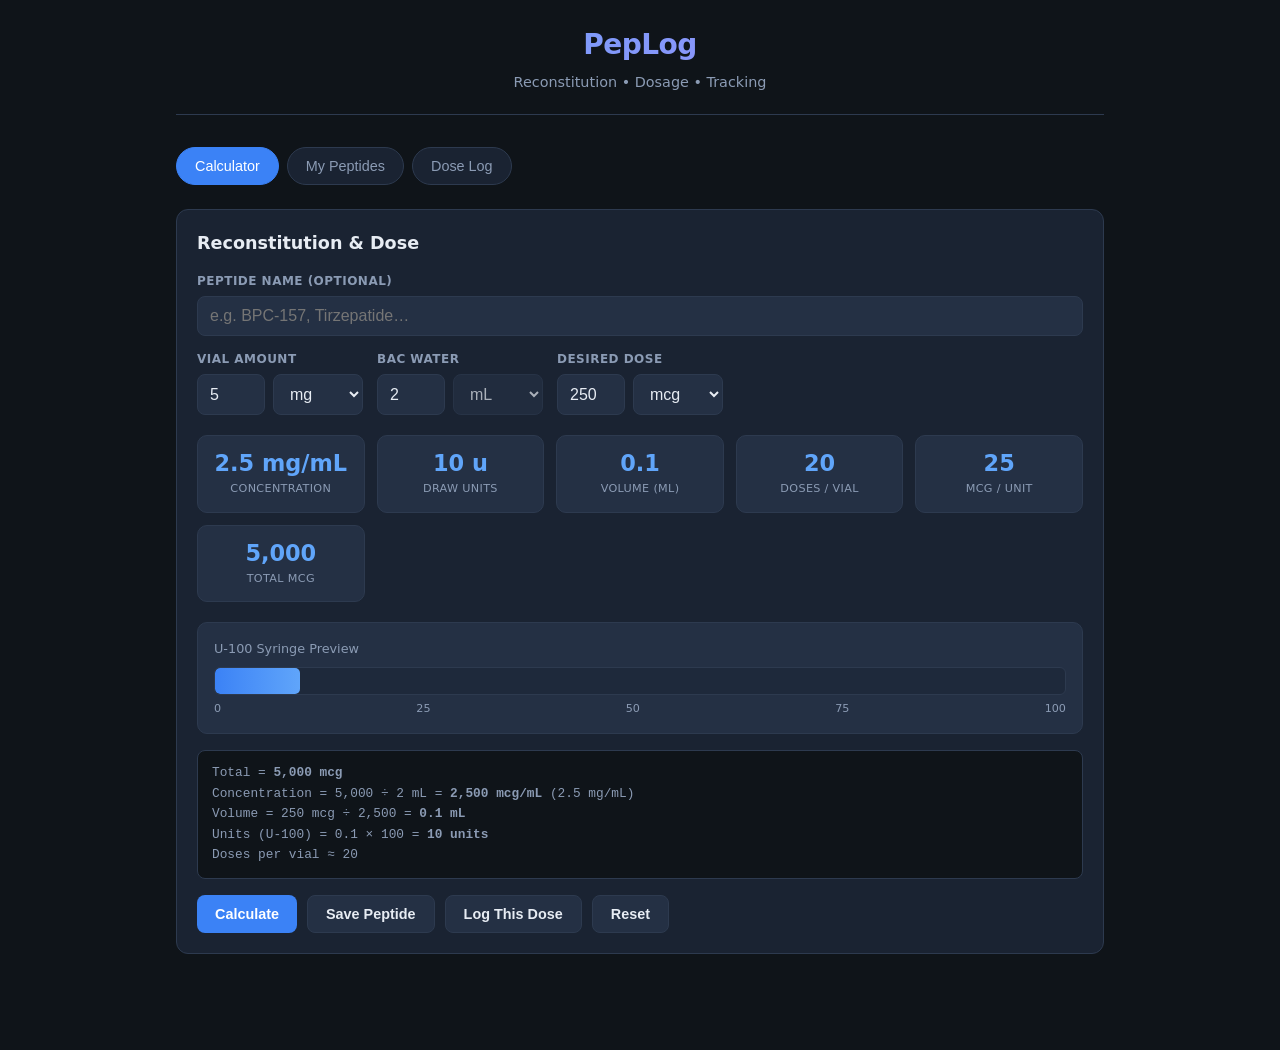
==== commit eda36a6b: "Add files via upload" ====
--- a/peptide_calculator.html
+++ b/peptide_calculator.html
@@ -3,14 +3,14 @@
 <head>
   <meta charset="UTF-8">
   <meta name="viewport" content="width=device-width, initial-scale=1.0, viewport-fit=cover, maximum-scale=1">
-  <title>Peptide Calculator & Logger</title>
+  <title>PepLog</title>
 
   <meta name="apple-mobile-web-app-capable" content="yes">
   <meta name="apple-mobile-web-app-status-bar-style" content="black-translucent">
-  <meta name="apple-mobile-web-app-title" content="Peptide Calc">
+  <meta name="apple-mobile-web-app-title" content="PepLog">
   <meta name="mobile-web-app-capable" content="yes">
   <meta name="theme-color" content="#0f1419">
-  <meta name="description" content="Peptide reconstitution, dosage calculator and dose logger">
+  <meta name="description" content="PepLog — peptide reconstitution, dosage calculator and dose logger">
 
   <link rel="apple-touch-icon" href="data:image/svg+xml,<svg xmlns='http://www.w3.org/2000/svg' viewBox='0 0 100 100'><rect width='100' height='100' rx='22' fill='%233b82f6'/><text y='68' x='50' text-anchor='middle' font-size='52' fill='white' font-family='system-ui'>P</text></svg>">
 
@@ -332,8 +332,8 @@
 <body>
   <div class="container">
     <header>
-      <h1>Peptide Calculator & Logger</h1>
-      <p>Reconstitution • Dosage • Tracking — all local in your browser</p>
+      <h1>PepLog</h1>
+      <p>Reconstitution • Dosage • Tracking</p>
     </header>
 
     <div class="tabs">
@@ -377,14 +377,6 @@
               </select>
             </div>
           </div>
-          <div class="field">
-            <label>Syringe</label>
-            <select id="syringe">
-              <option value="100">1.0 mL (100 units)</option>
-              <option value="50">0.5 mL (50 units)</option>
-              <option value="30">0.3 mL (30 units)</option>
-            </select>
-          </div>
         </div>
 
         <div class="results" id="results">
@@ -437,7 +429,14 @@
 
     <div id="peptides" class="panel">
       <div class="card">
-        <h2>Saved Peptides</h2>
+        <div style="display:flex;justify-content:space-between;align-items:center;margin-bottom:16px;flex-wrap:wrap;gap:10px;">
+          <h2 style="margin:0;">Saved Peptides</h2>
+          <div style="display:flex;gap:8px;flex-wrap:wrap;">
+            <button class="btn btn-secondary btn-sm" onclick="document.getElementById('importPeptidesFile').click()">Import</button>
+            <button class="btn btn-secondary btn-sm" onclick="exportPeptides()">Export</button>
+            <input type="file" id="importPeptidesFile" accept=".json,application/json,text/plain" style="display:none">
+          </div>
+        </div>
         <div id="peptideList" class="peptide-list">
           <div class="empty">No saved peptides yet. Calculate one and hit “Save Peptide”.</div>
         </div>
@@ -491,10 +490,10 @@
         <div style="display:flex;justify-content:space-between;align-items:center;margin-bottom:16px;flex-wrap:wrap;gap:10px;">
           <h2 style="margin:0;">History</h2>
           <div style="display:flex;gap:8px;flex-wrap:wrap;">
-            <button class="btn btn-secondary btn-sm" onclick="document.getElementById('importFile').click()">Import CSV</button>
+            <button class="btn btn-secondary btn-sm" onclick="document.getElementById('importLogFile').click()">Import CSV</button>
             <button class="btn btn-secondary btn-sm" onclick="exportLog()">Export CSV</button>
             <button class="btn btn-danger btn-sm" onclick="clearLog()">Clear Log</button>
-            <input type="file" id="importFile" accept=".csv,text/csv,text/plain" style="display:none">
+            <input type="file" id="importLogFile" accept=".csv,text/csv,text/plain" style="display:none">
           </div>
         </div>
         <div style="overflow-x:auto;">
@@ -523,7 +522,6 @@
   <script>
     let peptides = JSON.parse(localStorage.getItem('peptide_calc_peptides') || '[]');
     let logEntries = JSON.parse(localStorage.getItem('peptide_calc_log') || '[]');
-    // mcg delivered per 1 U-100 syringe unit — used to keep dose ↔ units in proportion
     let logMcgPerUnit = null;
     let syncingLog = false;
 
@@ -588,7 +586,6 @@
       const water = parseFloat(document.getElementById('waterMl').value) || 0;
       const doseAmt = parseFloat(document.getElementById('doseAmount').value) || 0;
       const doseUnit = document.getElementById('doseUnit').value;
-      const syringeMax = parseInt(document.getElementById('syringe').value) || 100;
 
       if (vialAmt <= 0 || water <= 0 || doseAmt <= 0) {
         document.getElementById('resConc').textContent = '—';
@@ -627,11 +624,10 @@
         `Volume = ${fmt(doseMcg,0)} mcg ÷ ${fmt(concMcgMl,1)} = <b>${fmt(volMl,4)} mL</b><br>` +
         `Units (U-100) = ${fmt(volMl,4)} × 100 = <b>${fmt(units,1)} units</b><br>` +
         `Doses per vial ≈ ${doses}` +
-        (units > syringeMax ? `<br><span style="color:var(--warning)">⚠ Exceeds ${syringeMax}-unit syringe capacity</span>` : '') +
         (units < 2 ? `<br><span style="color:var(--warning)">⚠ Very small draw — consider more water for easier measurement</span>` : '');
     }
 
-    ['vialAmount','vialUnit','waterMl','doseAmount','doseUnit','syringe'].forEach(id => {
+    ['vialAmount','vialUnit','waterMl','doseAmount','doseUnit'].forEach(id => {
       document.getElementById(id).addEventListener('input', calculate);
       document.getElementById(id).addEventListener('change', calculate);
     });
@@ -643,7 +639,6 @@
       document.getElementById('waterMl').value = 2;
       document.getElementById('doseAmount').value = 250;
       document.getElementById('doseUnit').value = 'mcg';
-      document.getElementById('syringe').value = 100;
       calculate();
     }
 
@@ -656,8 +651,7 @@
         vialUnit: document.getElementById('vialUnit').value,
         waterMl: parseFloat(document.getElementById('waterMl').value),
         doseAmount: parseFloat(document.getElementById('doseAmount').value),
-        doseUnit: document.getElementById('doseUnit').value,
-        syringe: document.getElementById('syringe').value
+        doseUnit: document.getElementById('doseUnit').value
       };
       peptides.push(entry);
       saveState();
@@ -674,7 +668,6 @@
       document.getElementById('waterMl').value = p.waterMl;
       document.getElementById('doseAmount').value = p.doseAmount;
       document.getElementById('doseUnit').value = p.doseUnit;
-      document.getElementById('syringe').value = p.syringe || 100;
       calculate();
       document.querySelector('[data-tab="calc"]').click();
       showToast(`Loaded “${p.name}”`);
@@ -706,6 +699,90 @@
         </div>
       `).join('');
     }
+
+    function exportPeptides() {
+      if (!peptides.length) {
+        showToast('No peptides to export');
+        return;
+      }
+      const data = peptides.map(p => ({
+        name: p.name,
+        vialAmount: p.vialAmount,
+        vialUnit: p.vialUnit,
+        waterMl: p.waterMl,
+        doseAmount: p.doseAmount,
+        doseUnit: p.doseUnit
+      }));
+      const blob = new Blob([JSON.stringify(data, null, 2)], { type: 'application/json' });
+      const url = URL.createObjectURL(blob);
+      const a = document.createElement('a');
+      a.href = url;
+      a.download = `peptide_profiles_${new Date().toISOString().slice(0,10)}.json`;
+      a.click();
+      URL.revokeObjectURL(url);
+      showToast('Peptides exported');
+    }
+
+    function importPeptidesText(text) {
+      let data;
+      try {
+        data = JSON.parse(text);
+      } catch (e) {
+        showToast('Invalid JSON file');
+        return;
+      }
+      if (!Array.isArray(data)) {
+        showToast('Expected a JSON array of peptides');
+        return;
+      }
+      const imported = [];
+      data.forEach((p, i) => {
+        if (!p || typeof p !== 'object') return;
+        const vialAmount = parseFloat(p.vialAmount);
+        const waterMl = parseFloat(p.waterMl);
+        const doseAmount = parseFloat(p.doseAmount);
+        if (!(vialAmount > 0) || !(waterMl > 0)) return;
+        let vialUnit = String(p.vialUnit || 'mg').toLowerCase();
+        if (vialUnit !== 'mg' && vialUnit !== 'mcg') vialUnit = 'mg';
+        let doseUnit = String(p.doseUnit || 'mcg').toLowerCase();
+        if (doseUnit !== 'mg' && doseUnit !== 'mcg') doseUnit = 'mcg';
+        imported.push({
+          id: Date.now() + i + Math.random(),
+          name: String(p.name || 'Imported').trim() || 'Imported',
+          vialAmount,
+          vialUnit,
+          waterMl,
+          doseAmount: doseAmount > 0 ? doseAmount : 250,
+          doseUnit
+        });
+      });
+      if (!imported.length) {
+        showToast('No valid peptides found');
+        return;
+      }
+      if (peptides.length) {
+        const merge = confirm(
+          `Import ${imported.length} peptide(s)?\nOK = add to existing\nCancel = replace all`
+        );
+        if (merge) peptides = peptides.concat(imported);
+        else peptides = imported;
+      } else {
+        peptides = imported;
+      }
+      saveState();
+      renderPeptides();
+      showToast(`Imported ${imported.length} peptide(s)`);
+    }
+
+    document.getElementById('importPeptidesFile').addEventListener('change', (e) => {
+      const file = e.target.files && e.target.files[0];
+      e.target.value = '';
+      if (!file) return;
+      const reader = new FileReader();
+      reader.onload = () => importPeptidesText(String(reader.result || ''));
+      reader.onerror = () => showToast('Could not read file');
+      reader.readAsText(file);
+    });
 
     function renderLogSelect() {
       const sel = document.getElementById('logPeptideSelect');
@@ -975,7 +1052,7 @@
       showToast(`Imported ${imported.length} row(s)`);
     }
 
-    document.getElementById('importFile').addEventListener('change', (e) => {
+    document.getElementById('importLogFile').addEventListener('change', (e) => {
       const file = e.target.files && e.target.files[0];
       e.target.value = '';
       if (!file) return;
